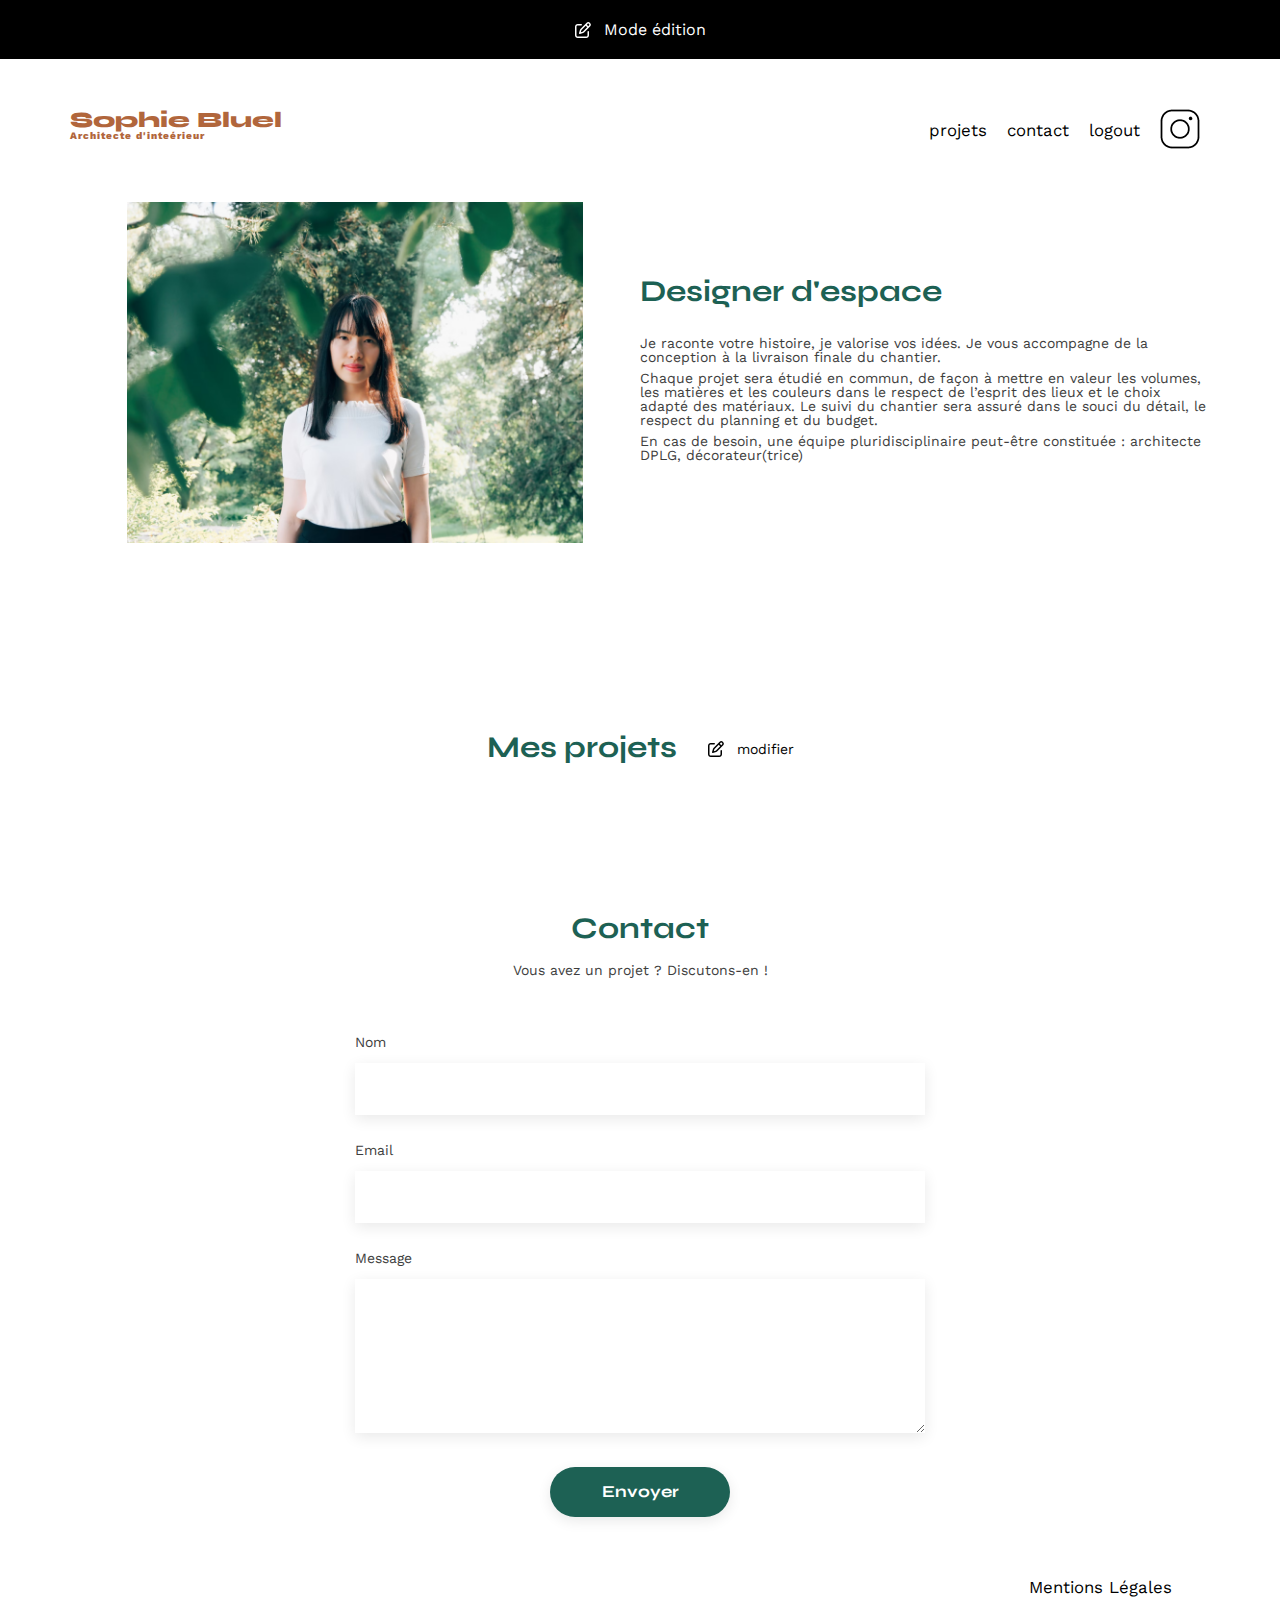
==== FrontEnd/homepage_edit.html @ c0a8e7f4 "Merge pull request #4 from augusto-mattos/login" ====
<!DOCTYPE html>
<html lang="fr">

<head>
	<meta charset="UTF-8">
	<title>Sophie Bluel - Architecte d'intérieur</title>
	<meta name="viewport" content="width=device-width, initial-scale=1.0">
	<link rel="preconnect" href="https://fonts.googleapis.com">
	<link rel="preconnect" href="https://fonts.gstatic.com" crossorigin>
	<link
		href="https://fonts.googleapis.com/css2?family=Syne:wght@500;700;800&family=Work+Sans:wght@400;500;600;700&display=swap"
		rel="stylesheet">
	<meta name="description" content="">
	<link rel="stylesheet" href="./assets/style.css">
</head>

<body>
	<div class="edition-mode">
		<img src="./assets/icons/edit_button.svg" alt="button d'édition"> Mode édition</div>
	<div class="main-container">
		<header>
			<h1>Sophie Bluel <span>Architecte d'inteérieur</span></h1>
			<nav>
				<ul>
					<li>
						<a href="#portfolio">projets</a>
					</li>
					<li>
						<a href="#contact">contact</a>
					</li>
					<li>
						<a href="#">logout</a>
					</li>
					<li><img src="./assets/icons/instagram.png" alt="Instagram"></li>
				</ul>
			</nav>
		</header>
		<main>
			<section id="introduction">
				<figure>
					<img src="./assets/images/sophie-bluel.png" alt="">
				</figure>
				<article>
					<h2>Designer d'espace</h2>
					<p>Je raconte votre histoire, je valorise vos idées. Je vous accompagne de la conception à la
						livraison
						finale du chantier.</p>
					<p>Chaque projet sera étudié en commun, de façon à mettre en valeur les volumes, les matières et les
						couleurs dans le respect de l’esprit des lieux et le choix adapté des matériaux. Le suivi du
						chantier sera assuré dans le souci du détail, le respect du planning et du budget.</p>
					<p>En cas de besoin, une équipe pluridisciplinaire peut-être constituée : architecte DPLG,
						décorateur(trice)</p>
				</article>
			</section>
			<section id="portfolio">
				<div id="portfolio-edition">
					<h2>Mes projets</h2>
					<button class="btn-edtion">
						<img src="./assets/icons/edit_button.svg" alt="button d'édition">modifier
					</button>
				</div>
				<div class="gallery gallery-homepage"></div>
			</section>
			<section id="contact">
				<h2>Contact</h2>
				<p>Vous avez un projet ? Discutons-en !</p>
				<form action="#" method="post">
					<label for="name">Nom</label>
					<input type="text" name="name" id="name">
					<label for="email">Email</label>
					<input type="email" name="email" id="email">
					<label for="message">Message</label>
					<textarea name="message" id="message" cols="30" rows="10"></textarea>
					<input type="submit" value="Envoyer">
				</form>
			</section>
		</main>

		<footer>
			<nav>
				<ul>
					<li>Mentions Légales</li>
				</ul>
			</nav>
		</footer>
		<script src="./homepage_edit.js"></script>
		<script src="./portfolio.js"></script>
	</div>
</body>

</html>
---- FrontEnd/assets/style.css ----
/* http://meyerweb.com/eric/tools/css/reset/
   v2.0 | 20110126
   License: none (public domain)
*/

html,
body,
div,
span,
applet,
object,
iframe,
h1,
h2,
h3,
h4,
h5,
h6,
p,
blockquote,
pre,
a,
abbr,
acronym,
address,
big,
cite,
code,
del,
dfn,
em,
img,
ins,
kbd,
q,
s,
samp,
small,
strike,
strong,
sub,
sup,
tt,
var,
b,
u,
i,
center,
dl,
dt,
dd,
ol,
ul,
li,
fieldset,
form,
label,
legend,
table,
caption,
tbody,
tfoot,
thead,
tr,
th,
td,
article,
aside,
canvas,
details,
embed,
figure,
figcaption,
footer,
header,
hgroup,
menu,
nav,
output,
ruby,
section,
summary,
time,
mark,
audio,
video {
  margin: 0;
  padding: 0;
  border: 0;
  font-size: 100%;
  font: inherit;
  vertical-align: baseline;
}
/* HTML5 display-role reset for older browsers */
article,
aside,
details,
figcaption,
figure,
footer,
header,
hgroup,
menu,
nav,
section {
  display: block;
}
body {
  line-height: 1;
  font-family: "Work Sans";
  font-size: 14px;
  color: #3d3d3d;
}
ol,
ul {
  list-style: none;
}
blockquote,
q {
  quotes: none;
}
blockquote:before,
blockquote:after,
q:before,
q:after {
  content: "";
  content: none;
}
table {
  border-collapse: collapse;
  border-spacing: 0;
}
/** end reset css**/
.main-container {
  max-width: 1140px;
  margin: auto;
}
header {
  display: flex;
  justify-content: space-between;
  margin: 50px 0;
}
section {
  margin: 50px 0;
}

h1 {
  display: flex;
  flex-direction: column;
  font-family: "Syne";
  font-size: 22px;
  font-weight: 800;
  color: #b1663c;
}

h1 > span {
  font-family: "Work Sans";
  font-size: 10px;
  letter-spacing: 0.1em;
}

h2 {
  font-family: "Syne";
  font-weight: 700;
  font-size: 30px;
  color: #1d6154;
}
nav ul {
  display: flex;
  align-items: center;
  list-style-type: none;
  color: black;
}
nav li {
  padding: 0 10px;
  font-size: 1.2em;
}

nav li a {
  text-decoration: none;
  color: black;
}

nav li.actif {
  font-weight: 600;
}

li a:hover {
  color: #b1663c;
}
#introduction {
  display: flex;
  align-items: center;
}
#introduction figure {
  flex: 1;
}
#introduction img {
  display: block;
  margin: auto;
  width: 80%;
}

#introduction article {
  flex: 1;
}
#introduction h2 {
  margin-bottom: 1em;
}

#introduction p {
  margin-bottom: 0.5em;
}
#portfolio h2 {
  text-align: center;
  margin: 139px 0 16px 0;
}

#portfolio .filters {
  display: flex;
  justify-content: center;
}

#portfolio button {
  font-family: "Syne";
  font-weight: 700;
  color: #1d6154;
  background-color: white;
  border: solid 1px #1d6154;
  margin: 2em 0.625em;
  height: 37px;
  padding: 0 14px;
  text-align: center;
  border-radius: 60px;
}

#portfolio .selected {
  color: white;
  background-color: #1d6154;
}

.d-none {
  display: none;
}

.gallery {
  width: 100%;
  display: grid;
  grid-template-columns: 1fr 1fr 1fr;
  grid-column-gap: 20px;
  grid-row-gap: 20px;
}

.gallery img {
  width: 100%;
}
#contact {
  width: 50%;
  margin: auto;
}
#contact > * {
  text-align: center;
}
#contact h2 {
  margin-bottom: 20px;
}
#contact form {
  text-align: left;
  margin-top: 30px;
  display: flex;
  flex-direction: column;
}

#contact input {
  height: 50px;
  font-size: 1.2em;
  border: none;
  box-shadow: 0px 4px 14px rgba(0, 0, 0, 0.09);
}
#contact label {
  margin: 2em 0 1em 0;
}
#contact textarea {
  border: none;
  box-shadow: 0px 4px 14px rgba(0, 0, 0, 0.09);
}

input[type="submit"] {
  font-family: "Syne";
  font-weight: 700;
  color: white;
  background-color: #1d6154;
  margin: 2em auto;
  width: 180px;
  text-align: center;
  border-radius: 60px;
}

footer nav ul {
  display: flex;
  justify-content: flex-end;
  margin: 2em;
}

/* Page de login */
#login {
  display: flex;
  flex-direction: column;
  align-items: center;
  @media (min-width: 1140px) {
    margin-top: 80px;
  }
}

#login form {
  display: flex;
  flex-direction: column;
}

#login label {
  font-weight: 500;
  line-height: normal;
  margin: 2em 0 1em 0;
}

#login input[type="email"],
#login input[type="password"] {
  width: 379px;
  height: 51px;
  flex-shrink: 0;
  border: none;
  background: #fff;
  box-shadow: 0px 4px 14px 0px rgba(0, 0, 0, 0.09);
}

#login input[type="submit"] {
  border: solid 1px #1d6154;
  height: 37px;
  cursor: pointer;
}

#login a {
  color: #3d3d3d;
  line-height: normal;
  font-weight: 500;
  text-decoration-line: underline;
}

#login a:hover {
  color: #b1663c;
}

.footer-login {
  position: fixed;
  width: 100%;
  max-width: 1140px;
  bottom: 0;
}

/* HOMEPAGE */

.gallery-homepage {
  margin-top: 85px;
}

.edition-mode {
  display: flex;
  flex-direction: row;
  align-items: center;
  justify-content: center;
  width: 100vw;
  height: 59px;
  gap: 13px;
  background-color: black;
  color: white;
  font-size: 16px;
  font-weight: 400;
}

.edition-mode img {
  filter: invert(1);
  max-height: 16px;
}

#portfolio-edition {
  display: flex;
  gap: 31px;
  align-items: baseline;
  justify-content: center;
}

#portfolio-edition .btn-edtion {
  font-family: "Work Sans";
  font-weight: 400;
  font-size: 14px;
  background-color: white;
  color: black;
  border: none;
  margin: unset;
  padding: unset;
  display: flex;
  text-align: center;
  gap: 13px;
  cursor: pointer;
}

.btn-edtion img {
  max-height: 16px;
}
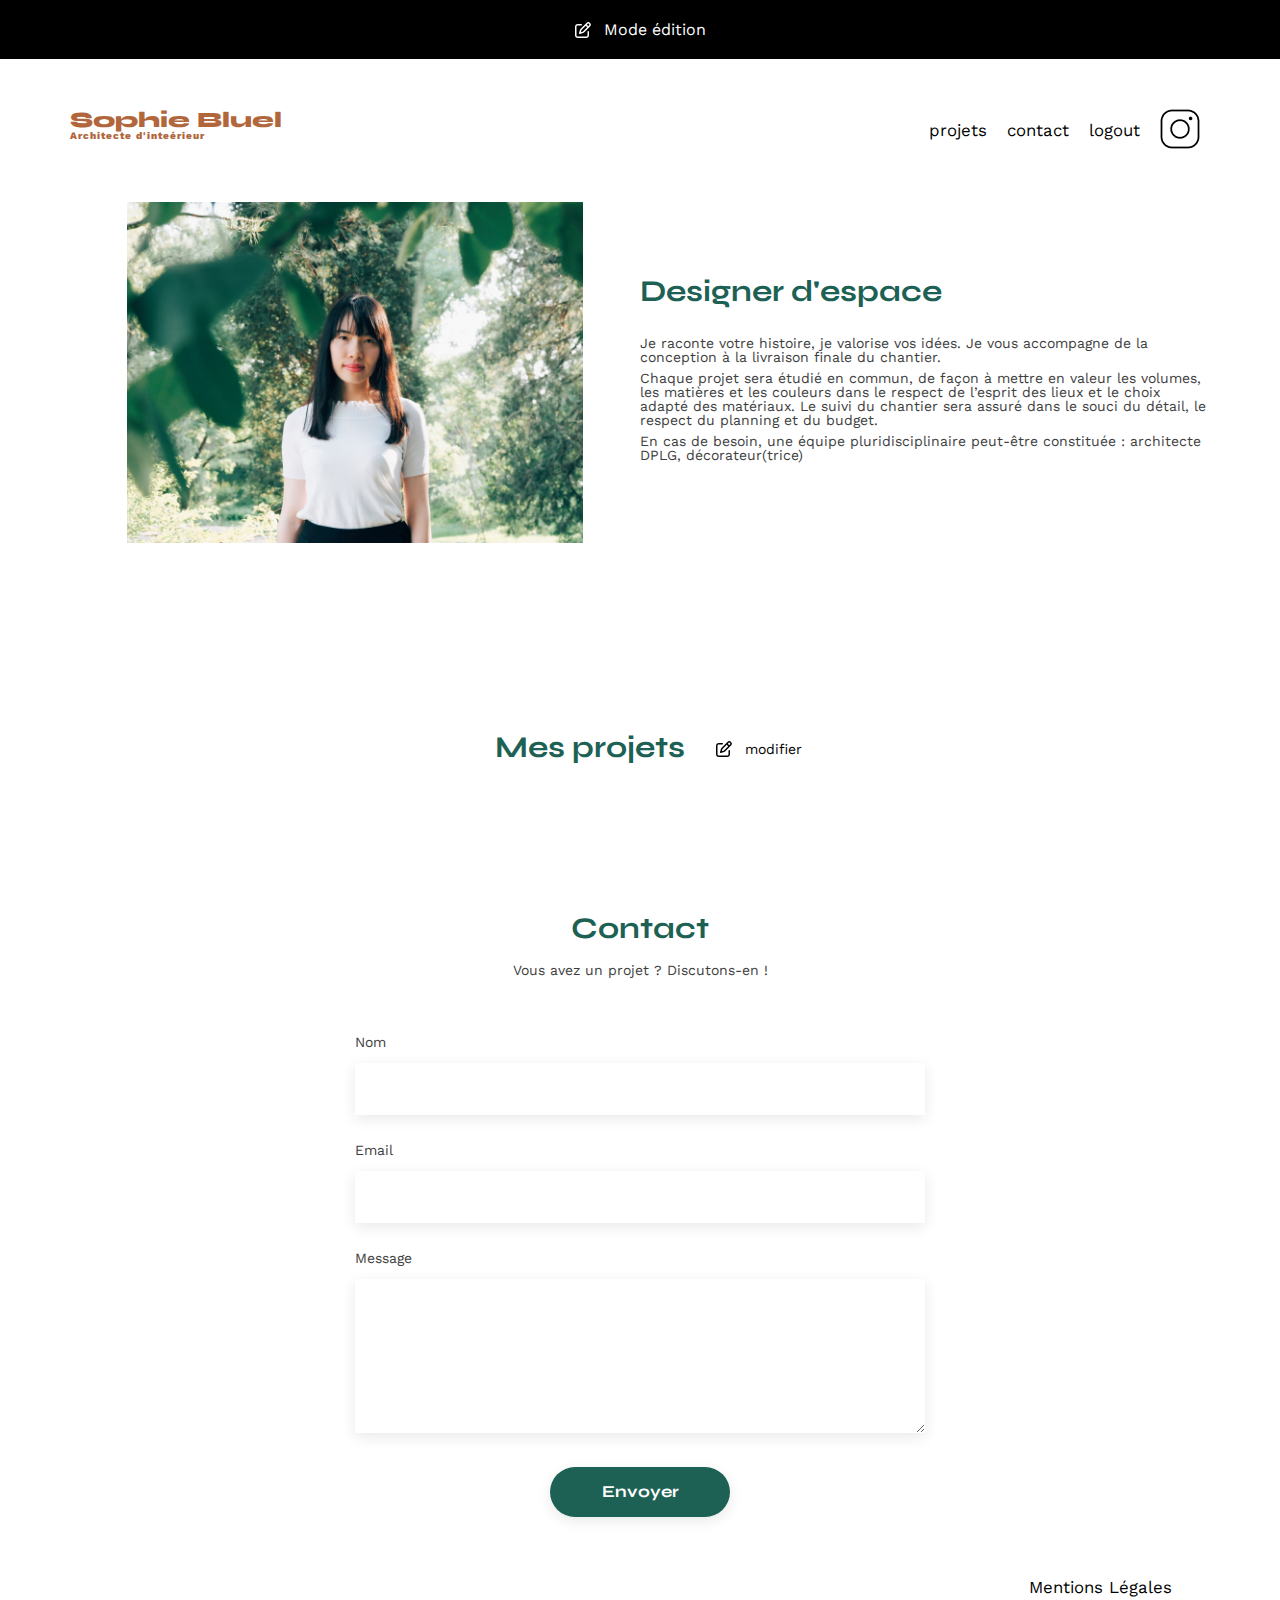
==== commit 272d1a26: "add : button "ajouter une photo"" ====
--- a/FrontEnd/homepage_edit.html
+++ b/FrontEnd/homepage_edit.html
@@ -16,7 +16,8 @@
 
 <body>
 	<div class="edition-mode">
-		<img src="./assets/icons/edit_button.svg" alt="button d'édition"> Mode édition</div>
+		<img src="./assets/icons/edit_button.svg" alt="button d'édition"> Mode édition
+	</div>
 	<div class="main-container">
 		<header>
 			<h1>Sophie Bluel <span>Architecte d'inteérieur</span></h1>
@@ -29,7 +30,7 @@
 						<a href="#contact">contact</a>
 					</li>
 					<li>
-						<a href="#">logout</a>
+						<a id="logout">logout</a>
 					</li>
 					<li><img src="./assets/icons/instagram.png" alt="Instagram"></li>
 				</ul>
@@ -42,20 +43,22 @@
 				</figure>
 				<article>
 					<h2>Designer d'espace</h2>
-					<p>Je raconte votre histoire, je valorise vos idées. Je vous accompagne de la conception à la
-						livraison
-						finale du chantier.</p>
-					<p>Chaque projet sera étudié en commun, de façon à mettre en valeur les volumes, les matières et les
-						couleurs dans le respect de l’esprit des lieux et le choix adapté des matériaux. Le suivi du
-						chantier sera assuré dans le souci du détail, le respect du planning et du budget.</p>
-					<p>En cas de besoin, une équipe pluridisciplinaire peut-être constituée : architecte DPLG,
-						décorateur(trice)</p>
+					<p>Je raconte votre histoire, je valorise vos idées. Je vous accompagne de la conception à la livraison finale du chantier.</p>
+					<p>Chaque projet sera étudié en commun, de façon à mettre en valeur les volumes, les matières et les couleurs dans le respect de l’esprit des lieux et le choix adapté des matériaux. Le suivi du chantier sera assuré dans le souci du détail, le respect du planning et du budget.</p>
+					<p>En cas de besoin, une équipe pluridisciplinaire peut-être constituée : architecte DPLG, décorateur(trice)</p>
 				</article>
 			</section>
 			<section id="portfolio">
 				<div id="portfolio-edition">
+					<aside class="d-none" role="dialog" aria-labelledby="title-modal" aria-hidden="true">
+						<button id="close-btn" class="close-btn"><img src="./assets/icons/close_button.svg" alt="fermer la modale"></button>
+						<h3 id="title-modal">Galerie Photo</h3>
+						<div class="works-modal"></div>
+						<hr>
+						<button class="addPhoto-btn">Ajouter une photo</button>
+					</aside>
 					<h2>Mes projets</h2>
-					<button class="btn-edtion">
+					<button class="edition-btn">
 						<img src="./assets/icons/edit_button.svg" alt="button d'édition">modifier
 					</button>
 				</div>
@@ -84,7 +87,7 @@
 			</nav>
 		</footer>
 		<script src="./homepage_edit.js"></script>
-		<script src="./portfolio.js"></script>
+		<script type="module" src="./portfolio.js"></script>
 	</div>
 </body>
 
--- a/FrontEnd/assets/style.css
+++ b/FrontEnd/assets/style.css
@@ -107,9 +107,6 @@
 }
 body {
   line-height: 1;
-  font-family: "Work Sans";
-  font-size: 14px;
-  color: #3d3d3d;
 }
 ol,
 ul {
@@ -131,6 +128,12 @@
   border-spacing: 0;
 }
 /** end reset css**/
+body {
+  font-family: "Work Sans";
+  font-size: 14px;
+  color: #3d3d3d;
+  overflow-x : hidden
+}
 .main-container {
   max-width: 1140px;
   margin: auto;
@@ -174,6 +177,7 @@
 nav li {
   padding: 0 10px;
   font-size: 1.2em;
+  cursor: pointer;
 }
 
 nav li a {
@@ -183,6 +187,7 @@
 
 nav li.actif {
   font-weight: 600;
+  cursor: unset;
 }
 
 li a:hover {
@@ -221,7 +226,7 @@
   justify-content: center;
 }
 
-#portfolio button {
+#portfolio .category-filter {
   font-family: "Syne";
   font-weight: 700;
   color: #1d6154;
@@ -357,7 +362,7 @@
   bottom: 0;
 }
 
-/* HOMEPAGE */
+/* HOMEPAGE EDITION */
 
 .gallery-homepage {
   margin-top: 85px;
@@ -389,7 +394,7 @@
   justify-content: center;
 }
 
-#portfolio-edition .btn-edtion {
+#portfolio-edition .edition-btn {
   font-family: "Work Sans";
   font-weight: 400;
   font-size: 14px;
@@ -402,8 +407,90 @@
   text-align: center;
   gap: 13px;
   cursor: pointer;
-}
-
-.btn-edtion img {
+  -webkit-tap-highlight-color: rgba(0, 0, 0, 0);
+}
+
+.edition-btn img {
   max-height: 16px;
 }
+
+.body-opacity {
+  position: fixed;
+  top: 0;
+  width: 100%;
+  height: 100%;
+  background-color: rgba(0, 0, 0, 0.3);
+}
+
+.modal {
+  position: absolute;
+  display: flex;
+  flex-direction: column;
+  gap: 10px;
+  padding: 26px 30px 45px 30px;
+  top: 100px;
+  width: 630px;
+  height: 688px;
+  background-color: white;
+  border-radius: 10px;
+  z-index: 1;
+}
+
+.modal button {
+  background-color: white;
+  border: unset;
+  margin: 0;
+  position: relative;
+  align-self: flex-end;
+  top: 0;
+  width: 24px;
+  height: 24px;
+  cursor: pointer;
+}
+
+#portfolio h3 {
+  color: #000;
+  text-align: center;
+  font-family: Work Sans;
+  font-size: 26px;
+  line-height: normal;
+}
+
+.works-modal {
+  display: flex;
+  flex-flow: wrap;
+  justify-content: space-between;
+  row-gap: 29px;
+  column-gap: 9px;
+  margin: 47px 70px 99px 70px;
+}
+
+.works-modal img {
+  width: 78px;
+  height: 103px;
+}
+
+hr {
+    border: solid 1px #B3B3B3;
+    width: 420px;
+}
+
+.modal .addPhoto-btn {
+  display: flex;
+  align-items: center;
+  align-self: center;
+  font-family: "Syne";
+  font-size: 14px;
+  font-weight: 700;
+  color: white;
+  background-color: #1d6154;
+  border: solid 1px #1d6154;
+  margin: 27px 0.625em;
+  width: fit-content;
+  padding: 18px 49px;
+  border-radius: 60px;  
+}
+
+.del-btn {
+  background-color: black;
+}